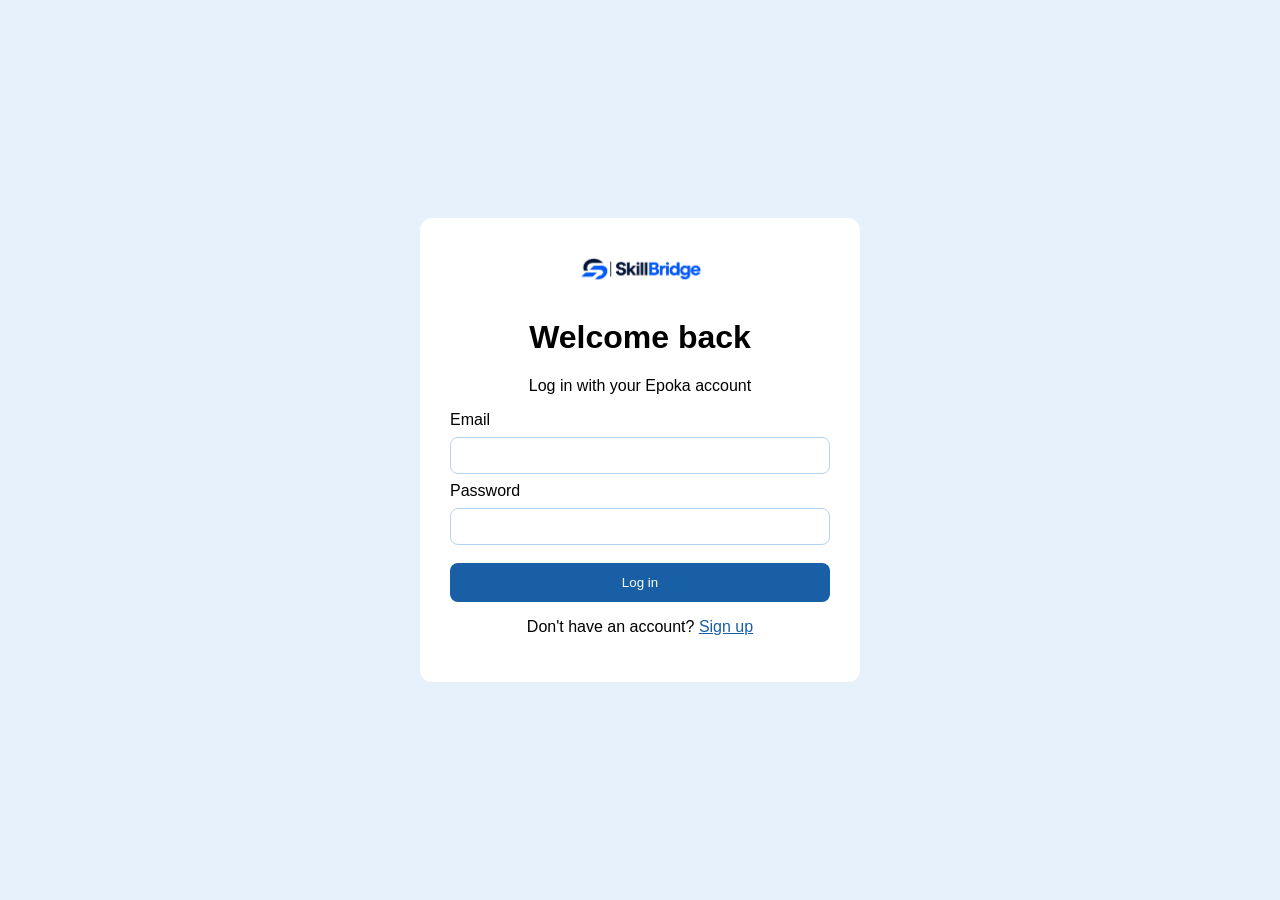
==== tabs/home/login.html @ 4997546e "home: login page and shared font" ====
<!DOCTYPE html>
<html lang="en">
<head>
  <meta charset="UTF-8">
  <meta name="viewport" content="width=device-width, initial-scale=1.0">
  <title>Log in - SkillBridge</title>
  <link rel="stylesheet" href="../../styles/style.css">
  <link rel="stylesheet" href="../../styles/home/auth.css">
</head>
<body class="auth-page">

  <div class="auth-box">

    <a href="welcome.html"><img src="../../images/SkillBridge.png" alt="SkillBridge"></a>

    <h1>Welcome back</h1>
    <p>Log in with your Epoka account</p>

    <form action="explore.html">
      <label>Email</label>
      <input type="email" required>

      <label>Password</label>
      <input type="password" required>

      <button type="submit">Log in</button>
    </form>

    <p>Don't have an account? <a href="signup.html">Sign up</a></p>

  </div>

</body>
</html>
---- styles/style.css ----
body {
     font-family: Arial, Helvetica, sans-serif;
   }
---- styles/home/auth.css ----
/* The whole page: light blue, box in the center */
.auth-page {
  margin: 0;
  min-height: 100vh;
  background-color: #E6F1FB;
  display: flex;
  justify-content: center;   
  align-items: center;      
}

.auth-box {
  background-color: white;     
  padding: 30px;             
  border-radius: 12px;       
  width: 380px;               
  text-align: center;          
}

.auth-box img {
  height: 45px;               
}

.auth-box form {
  display: flex;              
  flex-direction: column;     
  gap: 8px;                
  text-align: left;        
}

.auth-box input {
  padding: 10px;             
  border: 1px solid #B5D4F4;    
  border-radius: 8px;        
}

.auth-box button {
  padding: 12px;
  background-color: #185FA5;  
  color: white;            
  border: none;              
  border-radius: 8px;
  cursor: pointer;          
  margin-top: 10px;
}

.auth-box button:hover {
  background-color: #0C447C;     
}

.auth-box a {
  color: #185FA5;              
}
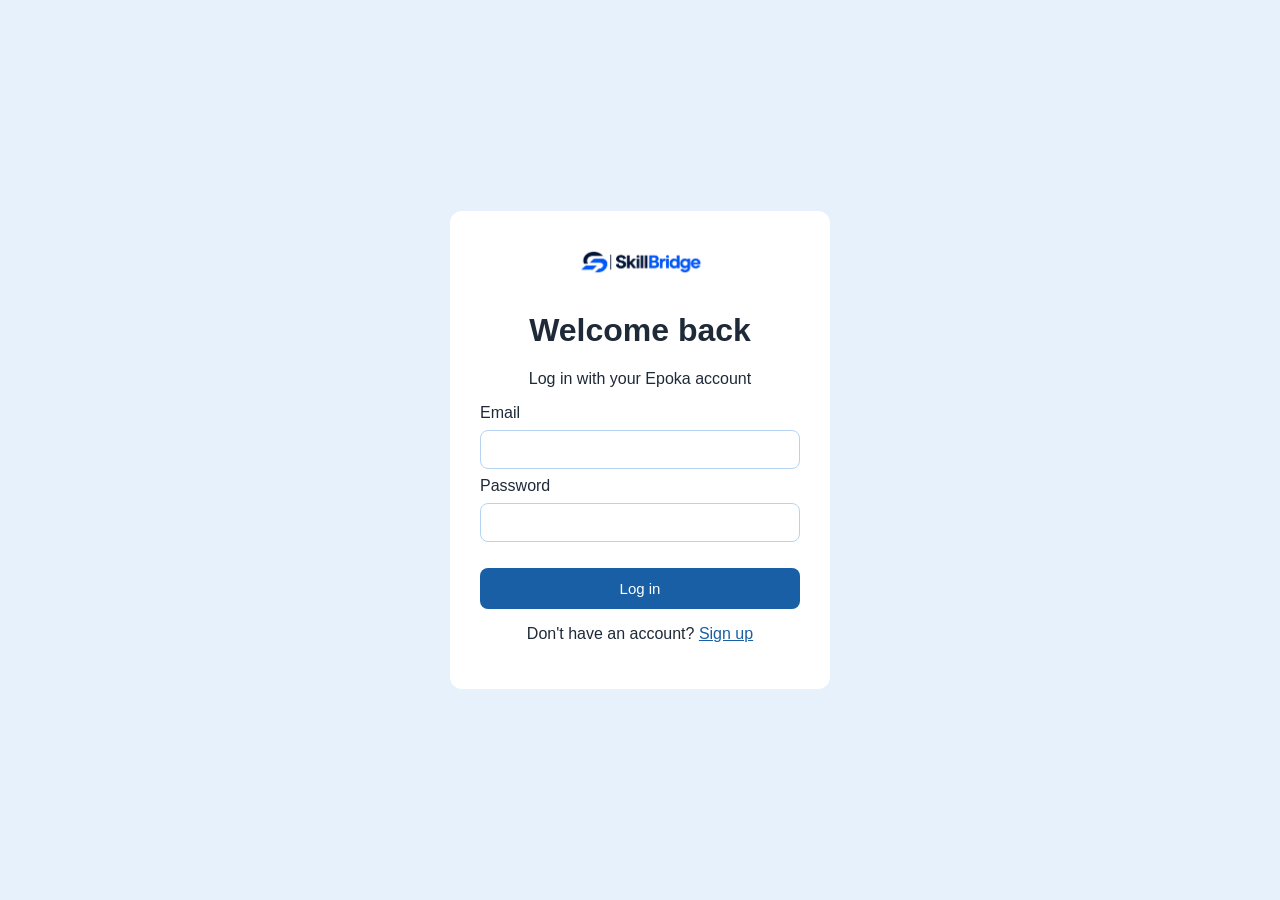
==== commit 3387c777: "Updated Home" ====
--- a/tabs/home/login.html
+++ b/tabs/home/login.html
@@ -16,12 +16,14 @@
     <h1>Welcome back</h1>
     <p>Log in with your Epoka account</p>
 
-    <form action="explore.html">
+    <form id="loginForm" action="explore.html">
       <label>Email</label>
-      <input type="email" required>
+      <input type="email" id="email" required>
 
       <label>Password</label>
-      <input type="password" required>
+      <input type="password" id="password" required>
+
+      <p id="error"></p>
 
       <button type="submit">Log in</button>
     </form>
@@ -30,5 +32,6 @@
 
   </div>
 
+  <script src="../../scripts/home/login.js"></script>
 </body>
 </html>
--- a/styles/style.css
+++ b/styles/style.css
@@ -1,3 +1,102 @@
-   body {
-     font-family: Arial, Helvetica, sans-serif;
-   }+/* SHARED STYLES FOR ALL SKILLBRIDGE PAGES */
+
+* {
+  box-sizing: border-box;
+}
+
+body {
+  margin: 0;
+  font-family: Arial, Helvetica, sans-serif;
+  color: #1e2a38;
+  background-color: #f4f8fc;
+}
+
+/* NAVBAR */
+.navbar {
+  display: flex;
+  justify-content: space-between;
+  align-items: center;
+  padding: 15px 40px;
+  background-color: white;
+  border-bottom: 1px solid #dbe6f2;
+}
+
+.navbar img {
+  height: 40px;
+}
+
+/* navbar links (used on the logged-in pages) */
+.nav-links {
+  display: flex;
+  align-items: center;
+  gap: 25px;
+  list-style: none;
+  margin: 0;
+  padding: 0;
+}
+
+.nav-links a {
+  text-decoration: none;
+  color: #5f6b7a;
+}
+
+.nav-links a:hover,
+.nav-links a.active {
+  color: #185FA5;
+  font-weight: bold;
+}
+
+.nav-links a.btn {
+  color: #185FA5;
+  font-weight: normal;
+}
+
+/* BUTTONS */
+.btn {
+  display: inline-block;
+  padding: 10px 20px;
+  border: 1px solid #185FA5;
+  border-radius: 8px;
+  background-color: white;
+  color: #185FA5;
+  font-size: 15px;
+  text-decoration: none;
+  cursor: pointer;
+}
+
+.btn:hover {
+  background-color: #E6F1FB;
+}
+
+.btn-main {
+  background-color: #185FA5;
+  color: white;
+}
+
+.btn-main:hover {
+  background-color: #0C447C;
+}
+
+/* FOOTER */
+.footer {
+  text-align: center;
+  padding: 25px;
+  margin-top: 30px;
+  background-color: #0C447C;
+  color: white;
+}
+
+/* PHONES */
+@media (max-width: 700px) {
+  .navbar {
+    flex-direction: column;
+    gap: 10px;
+    padding: 15px;
+  }
+
+  .nav-links {
+    flex-wrap: wrap;
+    justify-content: center;
+    gap: 15px;
+  }
+}
--- a/styles/home/auth.css
+++ b/styles/home/auth.css
@@ -34,6 +34,7 @@
 }
 
 .auth-box button {
+  font-size: 15px;
   padding: 12px;
   background-color: #185FA5;  
   color: white;            
@@ -49,4 +50,26 @@
 
 .auth-box a {
   color: #185FA5;              
+}
+
+/* make inputs and dropdown match */
+.auth-box input,
+.auth-box select {
+  padding: 10px;
+  border: 1px solid #B5D4F4;
+  border-radius: 8px;
+  font-size: 15px;
+  font-family: Arial, sans-serif;
+}
+
+/* checkboxes: no padding or border */
+.auth-box input[type="checkbox"] {
+  padding: 0;
+  margin-right: 8px;
+}
+
+/* error message: red, no extra space */
+#error {
+  color: #E24B4A;
+  margin: 0;
 }
